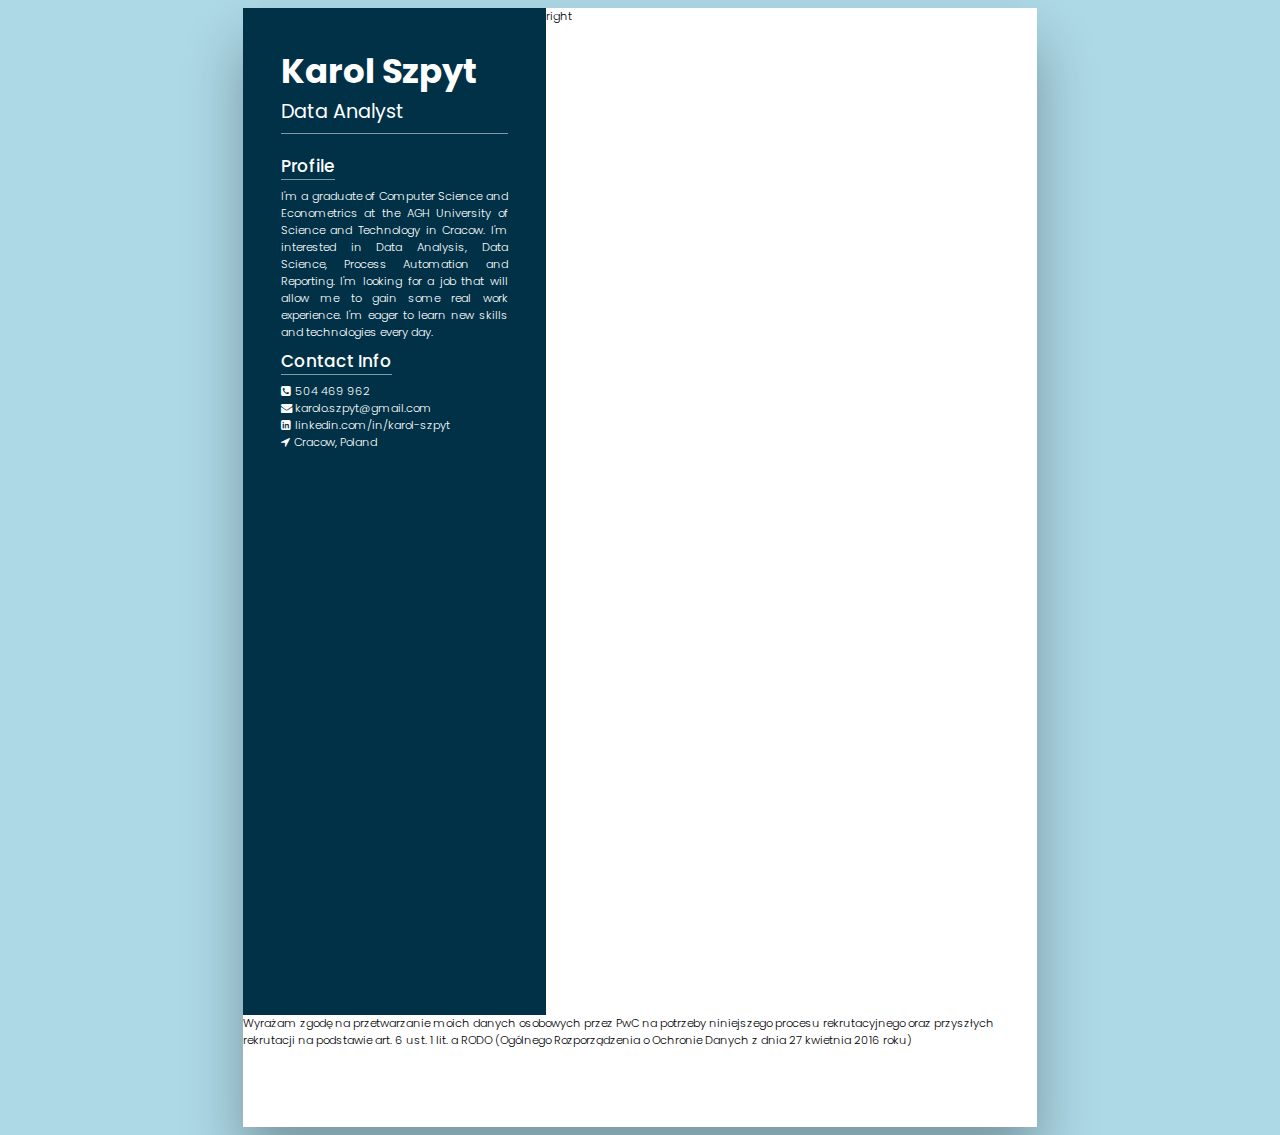
==== resume_karol/resume.html @ f392bf8d "finished version + starting amended version" ====
<!DOCTYPE html>

<html>
    <head>
        <meta charset="utf-8">
        <title>Karol Szpyt Resume</title>
        <link rel="stylesheet" href="styles/common.css" type="text/css">
        <link rel="stylesheet" href="styles/left_side.css" type="text/css">
        <link rel="stylesheet" href="styles/printing.css" type="text/css" media="print">
        <link rel="stylesheet" href="https://cdnjs.cloudflare.com/ajax/libs/font-awesome/4.7.0/css/font-awesome.css" integrity="sha512-5A8nwdMOWrSz20fDsjczgUidUBR8liPYU+WymTZP1lmY9G6Oc7HlZv156XqnsgNUzTyMefFTcsFH/tnJE/+xBg==" crossorigin="anonymous" referrerpolicy="no-referrer" />
    </head>
    <body>
        <div id="container">
            <div id="upper_side">
                <div id="left_side">

                    <div id="name_and_position">
                        <p id="name">Karol Szpyt</p>
                        <p id="position">Data Analyst</p>
                    </div>

                    <div id="profile">
                        <p class="header_line">Profile</p>
                        <p id="profile_text">
                            I'm a graduate of Computer Science and Econometrics at the AGH University 
                            of Science and Technology in Cracow. 
                            I'm interested in Data Analysis, Data Science, Process Automation 
                            and Reporting. I'm looking for a job that 
                            will allow me to gain some real work experience. I'm eager to learn new 
                            skills and technologies every day.
                        </p>
                    </div>

                    <div id="contact_info">
                        <p class="header_line">Contact Info</p>
                        <ul>
                            <li>
                                <p class="text" id="exceptional_padding">
                                    <span class="icon"><i class="fa fa-phone-square" aria-hidden="true"></i></span>
                                    504 469 962
                                </p>
                            </li>
                            <li>
                                <p class="text">
                                    <span class="icon"><i class="fa fa-envelope" aria-hidden="true"></i></span>
                                    karolo.szpyt@gmail.com
                                </p>
                            </li>
                            <li>
                                <p class="text" id="exceptional_padding">
                                    <span class="icon"><i class="fa fa-linkedin-square" aria-hidden="true"></i></span>
                                    linkedin.com/in/karol-szpyt
                                </p>
                            </li>
                            <li>
                                <p class="text" id="exceptional_padding">
                                    <span class="icon"><i class="fa fa-location-arrow" aria-hidden="true"></i></span>
                                    Cracow, Poland
                                </p>
                            </li>
                        </ul>
                    </div>
                </div>
                <div id="right_side">
                    right
                </div>
            </div>
            <div id="consent">
                <!-- I hereby give consent for my personal data included in the application to be processed for 
                    the purposes of the recruitment process in accordance with Art. 6 paragraph 1 letter a of the 
                    Regulation of the European Parliament and of the Council (EU) 2016/679 of 27 April 2016 on the 
                    protection of natural persons with regard to the processing of personal data and on the free 
                    movement of such data, and repealing Directive 95/46/EC (General Data Protection Regulation). -->
                    Wyrażam zgodę na przetwarzanie moich danych osobowych przez PwC na potrzeby niniejszego procesu
                    rekrutacyjnego oraz przyszłych rekrutacji na podstawie art. 6 ust. 1 lit. a RODO (Ogólnego Rozporządzenia o
                    Ochronie Danych z dnia 27 kwietnia 2016 roku)
            </div>
        </div>
    </body>
</html>
---- resume_karol/styles/common.css ----
@import url('https://fonts.googleapis.com/css2?family=Poppins:ital,wght@0,100;0,200;0,300;0,400;0,500;0,600;0,700;0,800;0,900;1,100;1,200;1,300;1,400;1,500;1,600;1,700;1,800;1,900&display=swap');

*{
    font-family: "Poppins";
    font-weight: 300;
}

p{
    margin: 0;
}

body{
    background-color: lightblue;
    display: flex;
    align-items: center;
    justify-content: center;
    font-size: 3mm;
}

#container{
    width: 210mm;
    height: 296mm;
    background-color: white;
    box-shadow: 0 35px 55px rgba(0, 0, 0, 0.3);
}

#upper_side{
    display: grid;
    height: 90%;
    grid-template-columns: 80mm auto;
}

.header_line{
    font-size: 150%;
    font-weight: 500;
    margin-top: 2mm;
    margin-bottom: 2mm;
    display: inline-block;
    border-bottom: 1px solid rgba(255, 255, 255, 0.5);
}

ul{
    padding: 0;
    margin: 0;
}

ul li{
    list-style: none;
}
---- resume_karol/styles/left_side.css ----
#left_side{
    padding: 10mm;
    color: white;
    background-color: #003147;
}

#left_side #name_and_position{
    border-bottom: 1px solid rgba(255, 255, 255, 0.5);
    padding-bottom: 2mm;
    margin-bottom: 3mm;
}

#left_side #name_and_position #name{
    font-size: 300%;
    font-weight: 700;
}

#left_side #name_and_position #position{
    font-size: 170%;
    font-weight: 400;
}

#left_side #profile_text{
    text-align: justify;
}

#left_side #exceptional_padding i{
    padding-right: 1px;
}

#left_side #icon{
    color: white;
}
---- resume_karol/styles/printing.css ----
@page{
    size: A4;
    margin: 0 !important;
}


@media print{
    body{
        visibility: hidden;
        margin: 0;
        padding: 0;
    }

    #container{
        width: 210mm;
        height: 296mm; 
        box-shadow: none;
        display: block;
    }

    #container, #container *{
        visibility: visible;
        margin: 0;
    }

    #right_side{
        margin: 30px;
    }

}
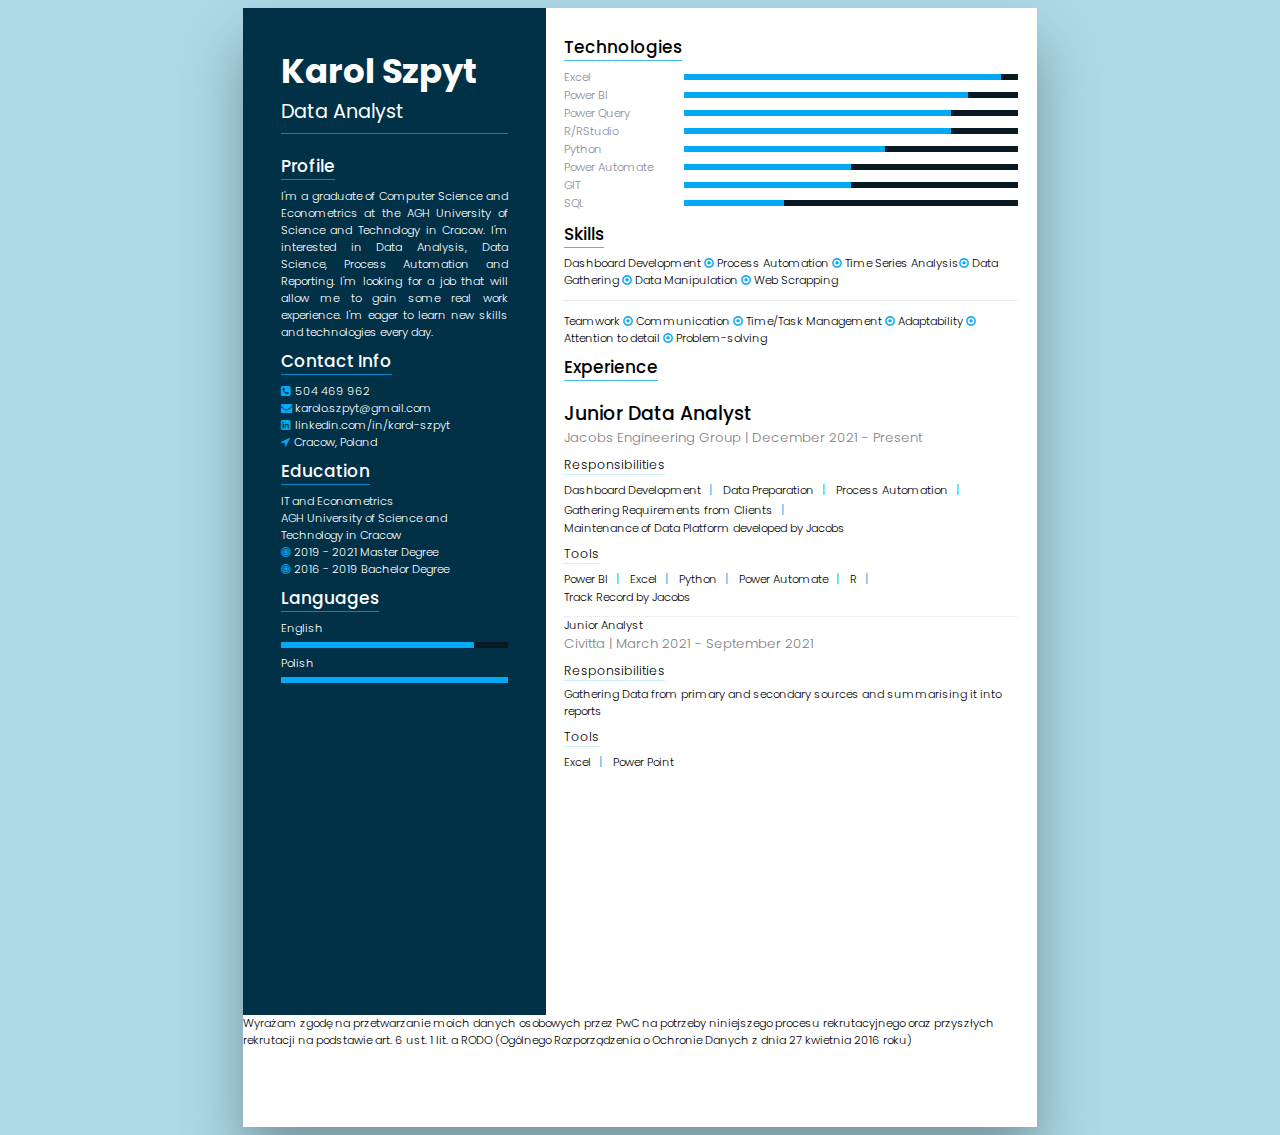
==== commit a79fcb31: "progress" ====
--- a/resume_karol/resume.html
+++ b/resume_karol/resume.html
@@ -6,6 +6,7 @@
         <title>Karol Szpyt Resume</title>
         <link rel="stylesheet" href="styles/common.css" type="text/css">
         <link rel="stylesheet" href="styles/left_side.css" type="text/css">
+        <link rel="stylesheet" href="styles/right_side.css" type="text/css">
         <link rel="stylesheet" href="styles/printing.css" type="text/css" media="print">
         <link rel="stylesheet" href="https://cdnjs.cloudflare.com/ajax/libs/font-awesome/4.7.0/css/font-awesome.css" integrity="sha512-5A8nwdMOWrSz20fDsjczgUidUBR8liPYU+WymTZP1lmY9G6Oc7HlZv156XqnsgNUzTyMefFTcsFH/tnJE/+xBg==" crossorigin="anonymous" referrerpolicy="no-referrer" />
     </head>
@@ -35,34 +36,200 @@
                         <p class="header_line">Contact Info</p>
                         <ul>
                             <li>
-                                <p class="text" id="exceptional_padding">
+                                <p id="exceptional_padding">
                                     <span class="icon"><i class="fa fa-phone-square" aria-hidden="true"></i></span>
                                     504 469 962
                                 </p>
                             </li>
                             <li>
-                                <p class="text">
+                                <p>
                                     <span class="icon"><i class="fa fa-envelope" aria-hidden="true"></i></span>
                                     karolo.szpyt@gmail.com
                                 </p>
                             </li>
                             <li>
-                                <p class="text" id="exceptional_padding">
+                                <p id="exceptional_padding">
                                     <span class="icon"><i class="fa fa-linkedin-square" aria-hidden="true"></i></span>
                                     linkedin.com/in/karol-szpyt
                                 </p>
                             </li>
                             <li>
-                                <p class="text" id="exceptional_padding">
+                                <p id="exceptional_padding">
                                     <span class="icon"><i class="fa fa-location-arrow" aria-hidden="true"></i></span>
                                     Cracow, Poland
                                 </p>
                             </li>
                         </ul>
                     </div>
+
+                    <div id="education">
+                        <p class="header_line">Education</p>
+                        <p> IT and Econometrics</p>
+                        <p>AGH University of Science and Technology in Cracow</p>
+                        <ul>
+                            <li>
+                                <span class="icon"><i class="fa fa-bullseye" aria-hidden="true"></i></span>
+                                <span id="years">2019 - 2021</span><span> Master Degree</span>
+                            </li>
+                            <li>
+                                <span class="icon"><i class="fa fa-bullseye" aria-hidden="true"></i></span>
+                                <span id="years">2016 - 2019</span><span> Bachelor Degree</span>
+                            </li>
+                        </ul>
+                    </div>
+
+                    <div class="languages">
+                        <p class="header_line">Languages</p>
+                        <ul>
+                            <li>
+                                <span>English</span>
+                                <span class="percent">
+                                    <div style="width: 85%;"></div>
+                                </span>
+                            </li>
+                            <li>
+                                <span>Polish</span>
+                                <span class="percent">
+                                    <div style="width: 100%;"></div>
+                                </span>
+                            </li>
+                        </ul>
+                    </div>
+
+
+
                 </div>
+
                 <div id="right_side">
-                    right
+
+                    <div id="technologies">
+
+                        <p class="header_line">Technologies</p>
+
+
+                        <div class="box">
+                            <p>Excel</p> 
+                            <div class="percent">
+                                <div style="width: 95%;"></div>
+                            </div>
+                        </div>
+
+                        <div class="box">
+                            <p>Power BI</p> 
+                            <div class="percent">
+                                <div style="width: 85%;"></div>
+                            </div>
+                        </div>
+
+                        <div class="box">
+                            <p>Power Query</p> 
+                            <div class="percent">
+                                <div style="width: 80%;"></div>
+                            </div>
+                        </div>
+
+                        <div class="box">
+                            <p>R/RStudio</p> 
+                            <div class="percent">
+                                <div style="width: 80%;"></div>
+                            </div>
+                        </div>
+
+                        <div class="box">
+                            <p>Python</p> 
+                            <div class="percent">
+                                <div style="width: 60%;"></div>
+                            </div>
+                        </div>
+
+                        <div class="box">
+                            <p>Power Automate</p> 
+                            <div class="percent">
+                                <div style="width: 50%;"></div>
+                            </div>
+                        </div>
+
+                        <div class="box">
+                            <p>GIT</p> 
+                            <div class="percent">
+                                <div style="width: 50%;"></div>
+                            </div>
+                        </div>
+
+                        <div class="box">
+                            <p>SQL</p> 
+                            <div class="percent">
+                                <div style="width: 30%;"></div>
+                            </div>
+                        </div>
+                    </div>
+
+                    <div id="skills">
+                        <p class="header_line">Skills</p>
+
+                        <p id="technical">
+                            Dashboard Development <span class="icon"><i class="fa fa-dot-circle-o" aria-hidden="true"></i></span>
+                            Process Automation <span class="icon"><i class="fa fa-dot-circle-o" aria-hidden="true"></i></span>
+                            Time Series Analysis<span class="icon"><i class="fa fa-dot-circle-o" aria-hidden="true"></i></span>
+                            Data Gathering <span class="icon"><i class="fa fa-dot-circle-o" aria-hidden="true"></i></span>
+                            Data Manipulation <span class="icon"><i class="fa fa-dot-circle-o" aria-hidden="true"></i></span>
+                            Web Scrapping 
+                        </p>
+
+                        <p id="soft">
+                            Teamwork <span class="icon"><i class="fa fa-dot-circle-o" aria-hidden="true"></i></span>
+                            Communication <span class="icon"><i class="fa fa-dot-circle-o" aria-hidden="true"></i></span>
+                            Time/Task Management <span class="icon"><i class="fa fa-dot-circle-o" aria-hidden="true"></i></span>
+                            Adaptability <span class="icon"><i class="fa fa-dot-circle-o" aria-hidden="true"></i></span>
+                            Attention to detail <span class="icon"><i class="fa fa-dot-circle-o" aria-hidden="true"></i></span>
+                            Problem-solving 
+                        </p>
+                    </div>
+
+                    <div id="experience">
+
+                        <p class="header_line">Experience</p>
+
+                        <div class="position">
+                            <p class="position_title">Junior Data Analyst</p>
+                            <span class="position_company">Jacobs Engineering Group</span><span class="position_time"> | December 2021 - Present</span><br>
+
+                            <p id="new_line_sep">Responsibilities</p>
+                            <p>
+                                Dashboard Development<span id="separator">&nbsp;&nbsp;|&nbsp;&nbsp;</span>
+                                Data Preparation<span id="separator">&nbsp;&nbsp;|&nbsp;&nbsp;</span>
+                                Process Automation<span id="separator">&nbsp;&nbsp;|&nbsp;&nbsp;</span>
+                                Gathering Requirements from Clients<span id="separator">&nbsp;&nbsp;|&nbsp;&nbsp;</span><br>
+                                Maintenance of Data Platform developed by Jacobs
+                            </p>
+                            <p id="new_line_sep">Tools</p>
+                            <p>
+                                Power BI<span id="separator">&nbsp;&nbsp;|&nbsp;&nbsp;</span>
+                                Excel<span id="separator">&nbsp;&nbsp;|&nbsp;&nbsp;</span>
+                                Python<span id="separator">&nbsp;&nbsp;|&nbsp;&nbsp;</span>
+                                Power Automate<span id="separator">&nbsp;&nbsp;|&nbsp;&nbsp;</span>
+                                R<span id="separator">&nbsp;&nbsp;|&nbsp;&nbsp;</span><br>
+                                Track Record by Jacobs
+                            </p>
+                        </div>
+
+                        <div class="position">
+                            <p id="position_title">Junior Analyst</p>
+                            <span id="position_company">Civitta</span><span id="position_time"> | March 2021 - September 2021</span><br>
+
+                            <p id="new_line_sep">Responsibilities</p>
+                            <p>
+                                Gathering Data from primary and secondary sources and summarising it into reports
+                            </p>
+                            <p id="new_line_sep">Tools</p>
+                            <p>
+                                Excel<span id="separator">&nbsp;&nbsp;|&nbsp;&nbsp;</span>
+                                Power Point
+                            </p>
+                        </div>
+                    </div>
+
+
                 </div>
             </div>
             <div id="consent">
--- a/resume_karol/styles/common.css
+++ b/resume_karol/styles/common.css
@@ -36,7 +36,16 @@
     margin-top: 2mm;
     margin-bottom: 2mm;
     display: inline-block;
-    border-bottom: 1px solid rgba(255, 255, 255, 0.5);
+    border-bottom: 1px solid hsla(199, 98%, 48%, 0.75);
+    /* border-bottom: 1px solid rgba(255, 255, 255, 0.5); */
+}
+
+.icon{
+    color: #03a9f4;
+}
+
+.icon2{
+    color: #03a9f4;
 }
 
 ul{
@@ -46,4 +55,21 @@
 
 ul li{
     list-style: none;
+}
+
+.percent {
+    position: relative;
+    width: 100%;
+    height: 6px;
+    background: #081921;
+    display: block;
+    margin-top: 5px;
+    margin-bottom: 7px;
+}
+.percent div {
+    position: absolute;
+    top: 0;
+    left: 0;
+    height: 100%;
+    background: #03a9f4;
 }--- a/resume_karol/styles/left_side.css
+++ b/resume_karol/styles/left_side.css
@@ -5,7 +5,7 @@
 }
 
 #left_side #name_and_position{
-    border-bottom: 1px solid rgba(255, 255, 255, 0.5);
+    border-bottom: 1px solid hsla(199, 98%, 48%, 0.75);
     padding-bottom: 2mm;
     margin-bottom: 3mm;
 }
@@ -29,5 +29,5 @@
 }
 
 #left_side #icon{
-    color: white;
+    color: #03a9f4;
 }--- a/resume_karol/styles/right_side.css
+++ b/resume_karol/styles/right_side.css
@@ -0,0 +1,60 @@
+#right_side{
+    padding: 5mm;
+}
+
+#technologies .box{
+    position: relative;
+    width: 100%;
+    display: grid;
+    grid-template-columns: 120px 1fr;
+    justify-content: center;
+    align-items: center;
+}
+
+#technologies .box p{
+    color: #848c99;
+    
+}
+
+#skills #technical{
+    border-bottom: 1px dotted hsla(199, 98%, 48%, 0.3);
+    padding-bottom: 3mm;
+    margin-bottom: 3mm;
+}
+
+/* EXPERIENCE */
+
+#experience .position_title{
+    font-size: 5mm;
+    font-weight: 500;
+}
+
+#experience span{
+    font-size: 3.5mm;
+    color: grey;
+}
+
+#new_line_sep{
+    display: inline-block;
+    margin-top: 8px;
+    margin-bottom: 5px;
+    border-bottom: thin solid hsla(199, 98%, 48%, 0.2);
+    font-size: 110%;
+}
+
+#experience #separator{
+    color: #03a9f4;
+}
+
+#experience .position_title{
+    margin-top: 10px;
+}
+
+#experience .position {
+    border-bottom: thin dotted hsla(199, 98%, 48%, 0.2);
+    padding-bottom: 10px;
+}
+
+#experience div:last-child{
+    border: none;
+}
--- a/resume_karol/styles/printing.css
+++ b/resume_karol/styles/printing.css
@@ -20,11 +20,7 @@
 
     #container, #container *{
         visibility: visible;
-        margin: 0;
     }
 
-    #right_side{
-        margin: 30px;
-    }
 
 }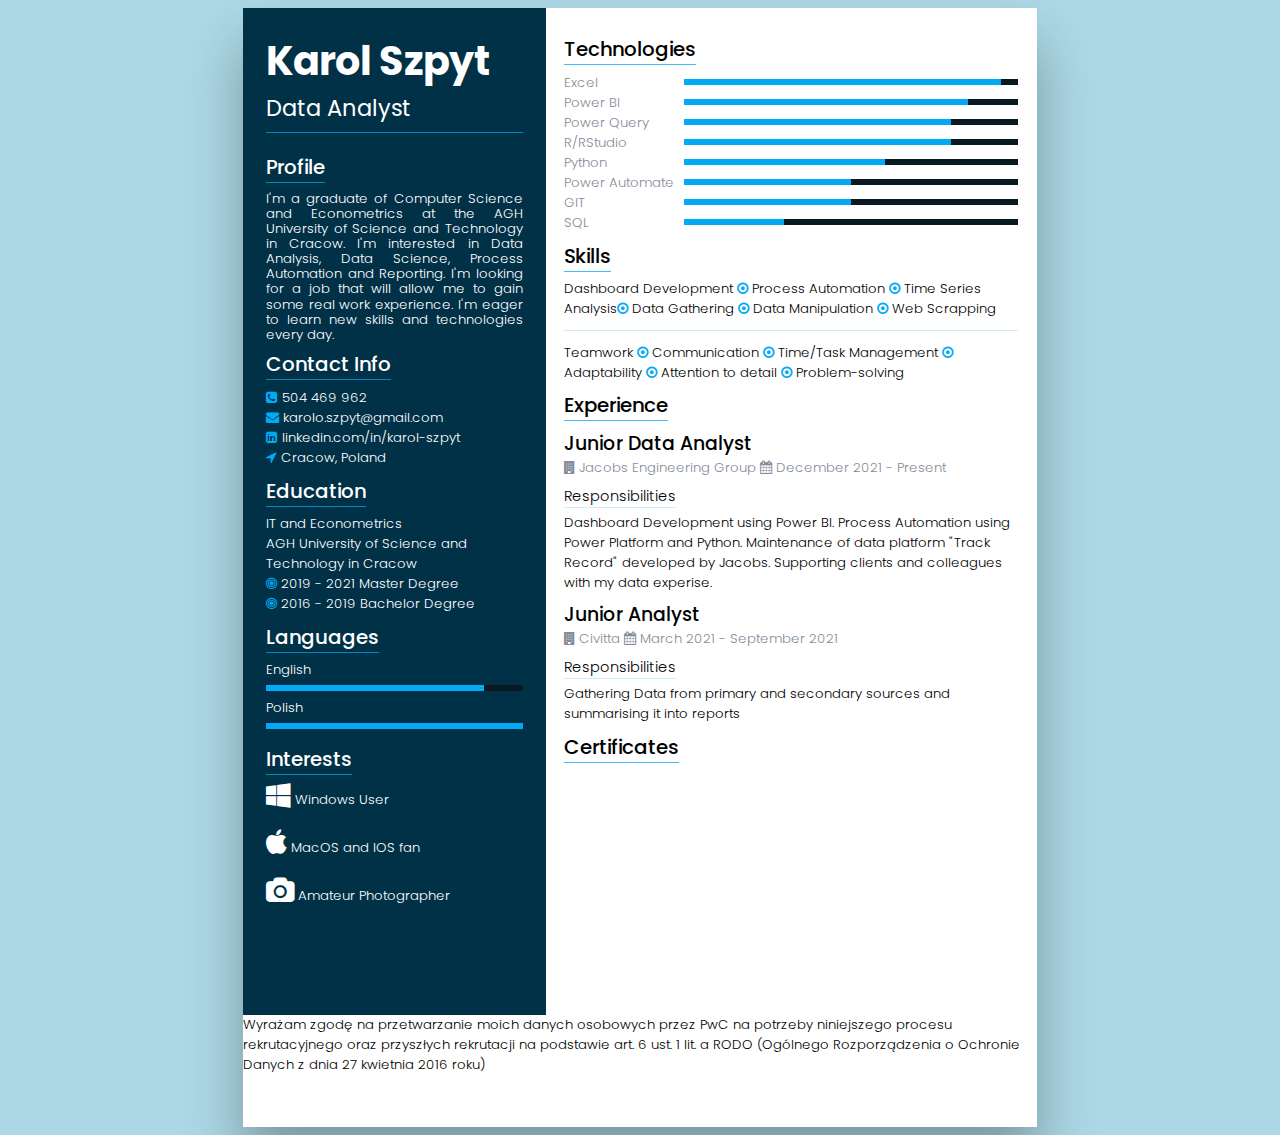
==== commit 35165d3d: "progress" ====
--- a/resume_karol/resume.html
+++ b/resume_karol/resume.html
@@ -96,7 +96,21 @@
                         </ul>
                     </div>
 
-
+                    <div>
+                        <p class="header_line">Interests</p>
+
+                        <div>
+                            <i class="fa fa-windows fa-2x" aria-hidden="true"></i> 
+                            Windows User
+                            <br><br>
+                            <i class="fa fa-apple fa-2x" aria-hidden="true"></i>
+                            MacOS and IOS fan
+                            <br><br>
+                            <i class="fa fa-camera fa-2x" aria-hidden="true"></i>
+                            Amateur Photographer
+                            <br><br>
+                        </div>
+                    </div>
 
                 </div>
 
@@ -191,44 +205,43 @@
                         <p class="header_line">Experience</p>
 
                         <div class="position">
-                            <p class="position_title">Junior Data Analyst</p>
-                            <span class="position_company">Jacobs Engineering Group</span><span class="position_time"> | December 2021 - Present</span><br>
+                            <p class="position_title" id="first">Junior Data Analyst</p>
+                            <p class="position_company">
+                                <i class="fa fa-building" aria-hidden="true"></i>
+                                Jacobs Engineering Group 
+                                <i class="fa fa-calendar" aria-hidden="true"></i>
+                                December 2021 - Present</p>
 
                             <p id="new_line_sep">Responsibilities</p>
                             <p>
-                                Dashboard Development<span id="separator">&nbsp;&nbsp;|&nbsp;&nbsp;</span>
-                                Data Preparation<span id="separator">&nbsp;&nbsp;|&nbsp;&nbsp;</span>
-                                Process Automation<span id="separator">&nbsp;&nbsp;|&nbsp;&nbsp;</span>
-                                Gathering Requirements from Clients<span id="separator">&nbsp;&nbsp;|&nbsp;&nbsp;</span><br>
-                                Maintenance of Data Platform developed by Jacobs
+                                Dashboard Development using Power BI.
+                                Process Automation using Power Platform and Python.
+                                Maintenance of data platform "Track Record" developed by Jacobs.
+                                Supporting clients and colleagues with my data experise.
                             </p>
-                            <p id="new_line_sep">Tools</p>
-                            <p>
-                                Power BI<span id="separator">&nbsp;&nbsp;|&nbsp;&nbsp;</span>
-                                Excel<span id="separator">&nbsp;&nbsp;|&nbsp;&nbsp;</span>
-                                Python<span id="separator">&nbsp;&nbsp;|&nbsp;&nbsp;</span>
-                                Power Automate<span id="separator">&nbsp;&nbsp;|&nbsp;&nbsp;</span>
-                                R<span id="separator">&nbsp;&nbsp;|&nbsp;&nbsp;</span><br>
-                                Track Record by Jacobs
+                            
+                        </div>
+
+                        <div class="position">
+                            <p class="position_title">Junior Analyst</p>
+                            <p class="position_company">
+                                <i class="fa fa-building" aria-hidden="true"></i>
+                                Civitta
+                                <i class="fa fa-calendar" aria-hidden="true"></i>
+                                March 2021 - September 2021
                             </p>
-                        </div>
-
-                        <div class="position">
-                            <p id="position_title">Junior Analyst</p>
-                            <span id="position_company">Civitta</span><span id="position_time"> | March 2021 - September 2021</span><br>
 
                             <p id="new_line_sep">Responsibilities</p>
                             <p>
                                 Gathering Data from primary and secondary sources and summarising it into reports
                             </p>
-                            <p id="new_line_sep">Tools</p>
-                            <p>
-                                Excel<span id="separator">&nbsp;&nbsp;|&nbsp;&nbsp;</span>
-                                Power Point
-                            </p>
-                        </div>
-                    </div>
-
+                            
+                        </div>
+                    </div>
+
+                    <div>
+                        <p class="header_line">Certificates</p>
+                    </div>
 
                 </div>
             </div>
--- a/resume_karol/styles/common.css
+++ b/resume_karol/styles/common.css
@@ -14,7 +14,7 @@
     display: flex;
     align-items: center;
     justify-content: center;
-    font-size: 3mm;
+    font-size: 3.5mm;
 }
 
 #container{
--- a/resume_karol/styles/left_side.css
+++ b/resume_karol/styles/left_side.css
@@ -1,5 +1,5 @@
 #left_side{
-    padding: 10mm;
+    padding: 6mm;
     color: white;
     background-color: #003147;
 }
@@ -22,6 +22,7 @@
 
 #left_side #profile_text{
     text-align: justify;
+    line-height: 4mm;
 }
 
 #left_side #exceptional_padding i{
--- a/resume_karol/styles/right_side.css
+++ b/resume_karol/styles/right_side.css
@@ -17,7 +17,7 @@
 }
 
 #skills #technical{
-    border-bottom: 1px dotted hsla(199, 98%, 48%, 0.3);
+    border-bottom: thin solid hsla(199, 98%, 48%, 0.2);
     padding-bottom: 3mm;
     margin-bottom: 3mm;
 }
@@ -27,11 +27,17 @@
 #experience .position_title{
     font-size: 5mm;
     font-weight: 500;
+    padding-top: 2mm;
 }
 
-#experience span{
-    font-size: 3.5mm;
-    color: grey;
+#experience .position_title#first{
+    padding-top: 0;
+}
+
+
+
+#experience .position_company{
+    color: #848c99;
 }
 
 #new_line_sep{
@@ -42,19 +48,3 @@
     font-size: 110%;
 }
 
-#experience #separator{
-    color: #03a9f4;
-}
-
-#experience .position_title{
-    margin-top: 10px;
-}
-
-#experience .position {
-    border-bottom: thin dotted hsla(199, 98%, 48%, 0.2);
-    padding-bottom: 10px;
-}
-
-#experience div:last-child{
-    border: none;
-}
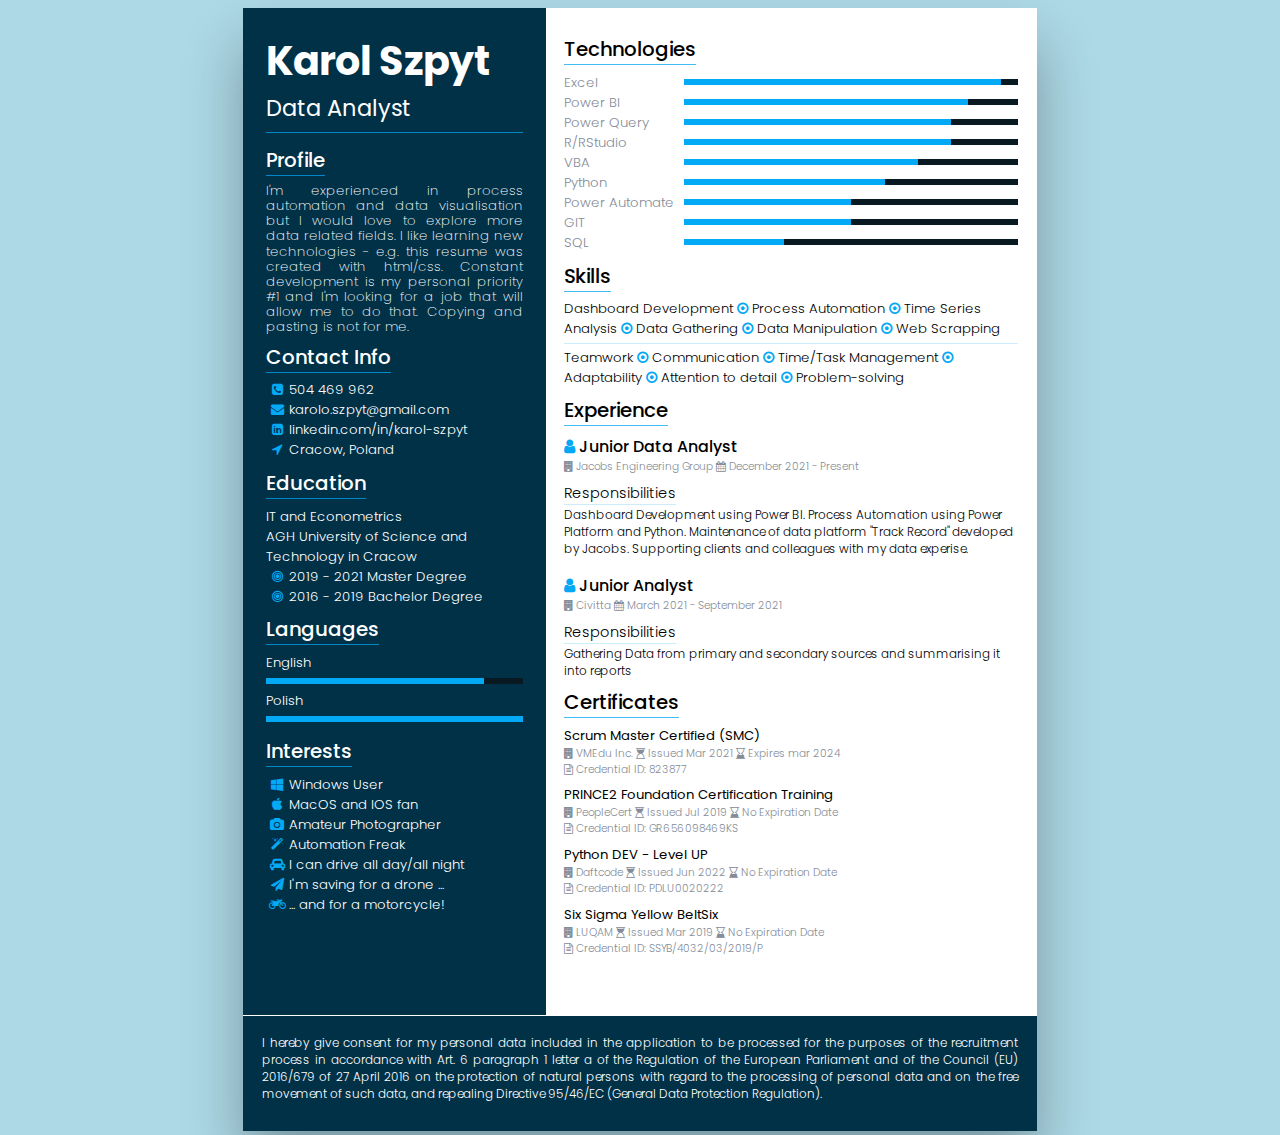
==== commit 47a2a6fb: "final version" ====
--- a/resume_karol/resume.html
+++ b/resume_karol/resume.html
@@ -7,6 +7,7 @@
         <link rel="stylesheet" href="styles/common.css" type="text/css">
         <link rel="stylesheet" href="styles/left_side.css" type="text/css">
         <link rel="stylesheet" href="styles/right_side.css" type="text/css">
+        <link rel="stylesheet" href="styles/consent.css" type="text/css">
         <link rel="stylesheet" href="styles/printing.css" type="text/css" media="print">
         <link rel="stylesheet" href="https://cdnjs.cloudflare.com/ajax/libs/font-awesome/4.7.0/css/font-awesome.css" integrity="sha512-5A8nwdMOWrSz20fDsjczgUidUBR8liPYU+WymTZP1lmY9G6Oc7HlZv156XqnsgNUzTyMefFTcsFH/tnJE/+xBg==" crossorigin="anonymous" referrerpolicy="no-referrer" />
     </head>
@@ -23,12 +24,18 @@
                     <div id="profile">
                         <p class="header_line">Profile</p>
                         <p id="profile_text">
-                            I'm a graduate of Computer Science and Econometrics at the AGH University 
+                            <!-- I'm a graduate of Computer Science and Econometrics at the AGH University 
                             of Science and Technology in Cracow. 
                             I'm interested in Data Analysis, Data Science, Process Automation 
                             and Reporting. I'm looking for a job that 
                             will allow me to gain some real work experience. I'm eager to learn new 
-                            skills and technologies every day.
+                            skills and technologies every day. -->
+                            I'm experienced in process automation and data visualisation 
+                            but I would love to explore more data related fields. 
+                            I like learning new technologies - e.g. this resume was created with html/css. 
+                            Constant development is my personal priority #1 and 
+                            I'm looking for a job that will allow me to do that.
+                            Copying and pasting is not for me.
                         </p>
                     </div>
 
@@ -96,20 +103,40 @@
                         </ul>
                     </div>
 
-                    <div>
+                    <div id="interests">
                         <p class="header_line">Interests</p>
 
-                        <div>
-                            <i class="fa fa-windows fa-2x" aria-hidden="true"></i> 
-                            Windows User
-                            <br><br>
-                            <i class="fa fa-apple fa-2x" aria-hidden="true"></i>
-                            MacOS and IOS fan
-                            <br><br>
-                            <i class="fa fa-camera fa-2x" aria-hidden="true"></i>
-                            Amateur Photographer
-                            <br><br>
-                        </div>
+                        <ul>
+                            <li>
+                                <span class="icon" id="icon_interests"><i class="fa fa-windows" aria-hidden="true"></i></span>
+                                <span>Windows User</span>
+                            </li>
+                            <li>
+                                <span class="icon" id="icon_interests"><i class="fa fa-apple" aria-hidden="true"></i></span>
+                                <span>MacOS and IOS fan</span>
+                            </li>
+                            <li>
+                                <span class="icon" id="icon_interests"><i class="fa fa-camera" aria-hidden="true"></i></span>
+                                <span>Amateur Photographer</span>
+                            </li>
+                            <li>
+                                <span class="icon" id="icon_interests"><i class="fa fa-magic" aria-hidden="true"></i></span>
+                                <span>Automation Freak</span>
+                            </li>
+                            <li>
+                                <span class="icon" id="icon_interests"><i class="fa fa-car" aria-hidden="true"></i></span>
+                                <span>I can drive all day/all night</span>
+                            </li>
+                            <li>
+                                <span class="icon" id="icon_interests"><i class="fa fa-paper-plane" aria-hidden="true"></i></span>
+                                <span>I'm saving for a drone ... </span>
+                            </li>
+                            <li>
+                                <span class="icon" id="icon_interests"><i class="fa fa-motorcycle" aria-hidden="true"></i></span>
+                                <span> ... and for a motorcycle!</span>
+                            </li>
+                        </ul>
+                        
                     </div>
 
                 </div>
@@ -146,6 +173,13 @@
                             <p>R/RStudio</p> 
                             <div class="percent">
                                 <div style="width: 80%;"></div>
+                            </div>
+                        </div>
+
+                        <div class="box">
+                            <p>VBA</p> 
+                            <div class="percent">
+                                <div style="width: 70%;"></div>
                             </div>
                         </div>
 
@@ -184,7 +218,7 @@
                         <p id="technical">
                             Dashboard Development <span class="icon"><i class="fa fa-dot-circle-o" aria-hidden="true"></i></span>
                             Process Automation <span class="icon"><i class="fa fa-dot-circle-o" aria-hidden="true"></i></span>
-                            Time Series Analysis<span class="icon"><i class="fa fa-dot-circle-o" aria-hidden="true"></i></span>
+                            Time Series Analysis <span class="icon"><i class="fa fa-dot-circle-o" aria-hidden="true"></i></span>
                             Data Gathering <span class="icon"><i class="fa fa-dot-circle-o" aria-hidden="true"></i></span>
                             Data Manipulation <span class="icon"><i class="fa fa-dot-circle-o" aria-hidden="true"></i></span>
                             Web Scrapping 
@@ -205,7 +239,10 @@
                         <p class="header_line">Experience</p>
 
                         <div class="position">
-                            <p class="position_title" id="first">Junior Data Analyst</p>
+                            <p class="position_title" id="first">
+                                <span class="icon"><i class="fa fa-user" aria-hidden="true"></i></span>
+                                Junior Data Analyst
+                            </p>
                             <p class="position_company">
                                 <i class="fa fa-building" aria-hidden="true"></i>
                                 Jacobs Engineering Group 
@@ -213,7 +250,7 @@
                                 December 2021 - Present</p>
 
                             <p id="new_line_sep">Responsibilities</p>
-                            <p>
+                            <p class="responsibilities">
                                 Dashboard Development using Power BI.
                                 Process Automation using Power Platform and Python.
                                 Maintenance of data platform "Track Record" developed by Jacobs.
@@ -223,7 +260,10 @@
                         </div>
 
                         <div class="position">
-                            <p class="position_title">Junior Analyst</p>
+                            <p class="position_title">
+                                <span class="icon"><i class="fa fa-user" aria-hidden="true"></i></span>
+                                Junior Analyst
+                            </p>
                             <p class="position_company">
                                 <i class="fa fa-building" aria-hidden="true"></i>
                                 Civitta
@@ -232,28 +272,93 @@
                             </p>
 
                             <p id="new_line_sep">Responsibilities</p>
-                            <p>
+                            <p class="responsibilities">
                                 Gathering Data from primary and secondary sources and summarising it into reports
                             </p>
                             
                         </div>
                     </div>
 
-                    <div>
+                    <div id="certificates">
                         <p class="header_line">Certificates</p>
+
+                        <ul>
+                            <li>
+                                <p class="cert_name">Scrum Master Certified (SMC)</p>
+
+                                <p class="cert_details">
+                                    <i class="fa fa-building" aria-hidden="true"></i>
+                                    VMEdu Inc.
+                                    <i class="fa fa-hourglass-start" aria-hidden="true"></i>
+                                    Issued Mar 2021
+                                    <i class="fa fa-hourglass-end" aria-hidden="true"></i>
+                                    Expires mar 2024
+                                    <br>
+                                    <i class="fa fa-file-text-o" aria-hidden="true"></i>
+                                    Credential ID: 823877
+                                </p>
+                            </li>
+                            <li>
+                                <p class="cert_name">PRINCE2 Foundation Certification Training</p>
+
+                                <p class="cert_details">
+                                    <i class="fa fa-building" aria-hidden="true"></i>
+                                    PeopleCert
+                                    <i class="fa fa-hourglass-start" aria-hidden="true"></i>
+                                    Issued Jul 2019
+                                    <i class="fa fa-hourglass-end" aria-hidden="true"></i>
+                                    No Expiration Date
+                                    <br>
+                                    <i class="fa fa-file-text-o" aria-hidden="true"></i>
+                                    Credential ID: GR656098469KS
+                                </p>
+                            </li>
+                            <li>
+                                <p class="cert_name">Python DEV - Level UP</p>
+
+                                <p class="cert_details">
+                                    <i class="fa fa-building" aria-hidden="true"></i>
+                                    Daftcode
+                                    <i class="fa fa-hourglass-start" aria-hidden="true"></i>
+                                    Issued Jun 2022
+                                    <i class="fa fa-hourglass-end" aria-hidden="true"></i>
+                                    No Expiration Date
+                                    <br>
+                                    <i class="fa fa-file-text-o" aria-hidden="true"></i>
+                                    Credential ID: PDLU0020222
+                                </p>
+                            </li>
+                            <li>
+                                <p class="cert_name">Six Sigma Yellow BeltSix</p>
+
+                                <p class="cert_details">
+                                    <i class="fa fa-building" aria-hidden="true"></i>
+                                    LUQAM
+                                    <i class="fa fa-hourglass-start" aria-hidden="true"></i>
+                                    Issued Mar 2019
+                                    <i class="fa fa-hourglass-end" aria-hidden="true"></i>
+                                    No Expiration Date
+                                    <br>
+                                    <i class="fa fa-file-text-o" aria-hidden="true"></i>
+                                    Credential ID: SSYB/4032/03/2019/P
+                                </p>
+                            </li>
+                        </ul>
                     </div>
 
                 </div>
             </div>
             <div id="consent">
-                <!-- I hereby give consent for my personal data included in the application to be processed for 
+                <p>
+                    I hereby give consent for my personal data included in the application to be processed for 
                     the purposes of the recruitment process in accordance with Art. 6 paragraph 1 letter a of the 
                     Regulation of the European Parliament and of the Council (EU) 2016/679 of 27 April 2016 on the 
                     protection of natural persons with regard to the processing of personal data and on the free 
-                    movement of such data, and repealing Directive 95/46/EC (General Data Protection Regulation). -->
-                    Wyrażam zgodę na przetwarzanie moich danych osobowych przez PwC na potrzeby niniejszego procesu
+                    movement of such data, and repealing Directive 95/46/EC (General Data Protection Regulation).
+                    <!-- Wyrażam zgodę na przetwarzanie moich danych osobowych przez PwC na potrzeby niniejszego procesu
                     rekrutacyjnego oraz przyszłych rekrutacji na podstawie art. 6 ust. 1 lit. a RODO (Ogólnego Rozporządzenia o
-                    Ochronie Danych z dnia 27 kwietnia 2016 roku)
+                    Ochronie Danych z dnia 27 kwietnia 2016 roku) -->
+                </p>
             </div>
         </div>
     </body>
--- a/resume_karol/styles/left_side.css
+++ b/resume_karol/styles/left_side.css
@@ -7,7 +7,7 @@
 #left_side #name_and_position{
     border-bottom: 1px solid hsla(199, 98%, 48%, 0.75);
     padding-bottom: 2mm;
-    margin-bottom: 3mm;
+    margin-bottom: 1mm;
 }
 
 #left_side #name_and_position #name{
@@ -23,12 +23,22 @@
 #left_side #profile_text{
     text-align: justify;
     line-height: 4mm;
+    font-weight: 200;
 }
 
-#left_side #exceptional_padding i{
+/* #left_side #exceptional_padding i{
     padding-right: 1px;
+} */
+
+#left_side .icon{
+    color: #03a9f4;
+    float: left;
+    width: 6mm;
+    text-align: center;
 }
 
-#left_side #icon{
-    color: #03a9f4;
-}+/* #interests .icon#icon_interests{
+    float: left;
+    width: 6mm;
+    text-align: center;
+} */--- a/resume_karol/styles/right_side.css
+++ b/resume_karol/styles/right_side.css
@@ -18,16 +18,16 @@
 
 #skills #technical{
     border-bottom: thin solid hsla(199, 98%, 48%, 0.2);
-    padding-bottom: 3mm;
-    margin-bottom: 3mm;
+    padding-bottom: 1mm;
+    margin-bottom: 1mm;
 }
 
 /* EXPERIENCE */
 
 #experience .position_title{
-    font-size: 5mm;
+    font-size: 120%;
     font-weight: 500;
-    padding-top: 2mm;
+    padding-top: 4mm;
 }
 
 #experience .position_title#first{
@@ -38,13 +38,31 @@
 
 #experience .position_company{
     color: #848c99;
+    font-size: 80%;
+}
+
+#experience .responsibilities{
+    font-size: 90%;
 }
 
 #new_line_sep{
     display: inline-block;
     margin-top: 8px;
-    margin-bottom: 5px;
+    margin-bottom: 2px;
     border-bottom: thin solid hsla(199, 98%, 48%, 0.2);
     font-size: 110%;
 }
 
+#certificates .cert_name{
+    font-weight: 400;
+}
+
+#certificates .cert_details{
+    color: #848c99;
+    font-size: 80%;
+}
+
+#certificates ul li:not(:last-child){
+    padding-bottom: 2mm;
+}
+
--- a/resume_karol/styles/consent.css
+++ b/resume_karol/styles/consent.css
@@ -0,0 +1,12 @@
+#consent{
+    padding: 5mm;
+    color: white;
+    background-color: #003147;
+    height: 20.5mm;
+    border-top: 1px solid white;
+}
+
+#consent p{
+    font-size: 90%;
+    text-align: justify;
+}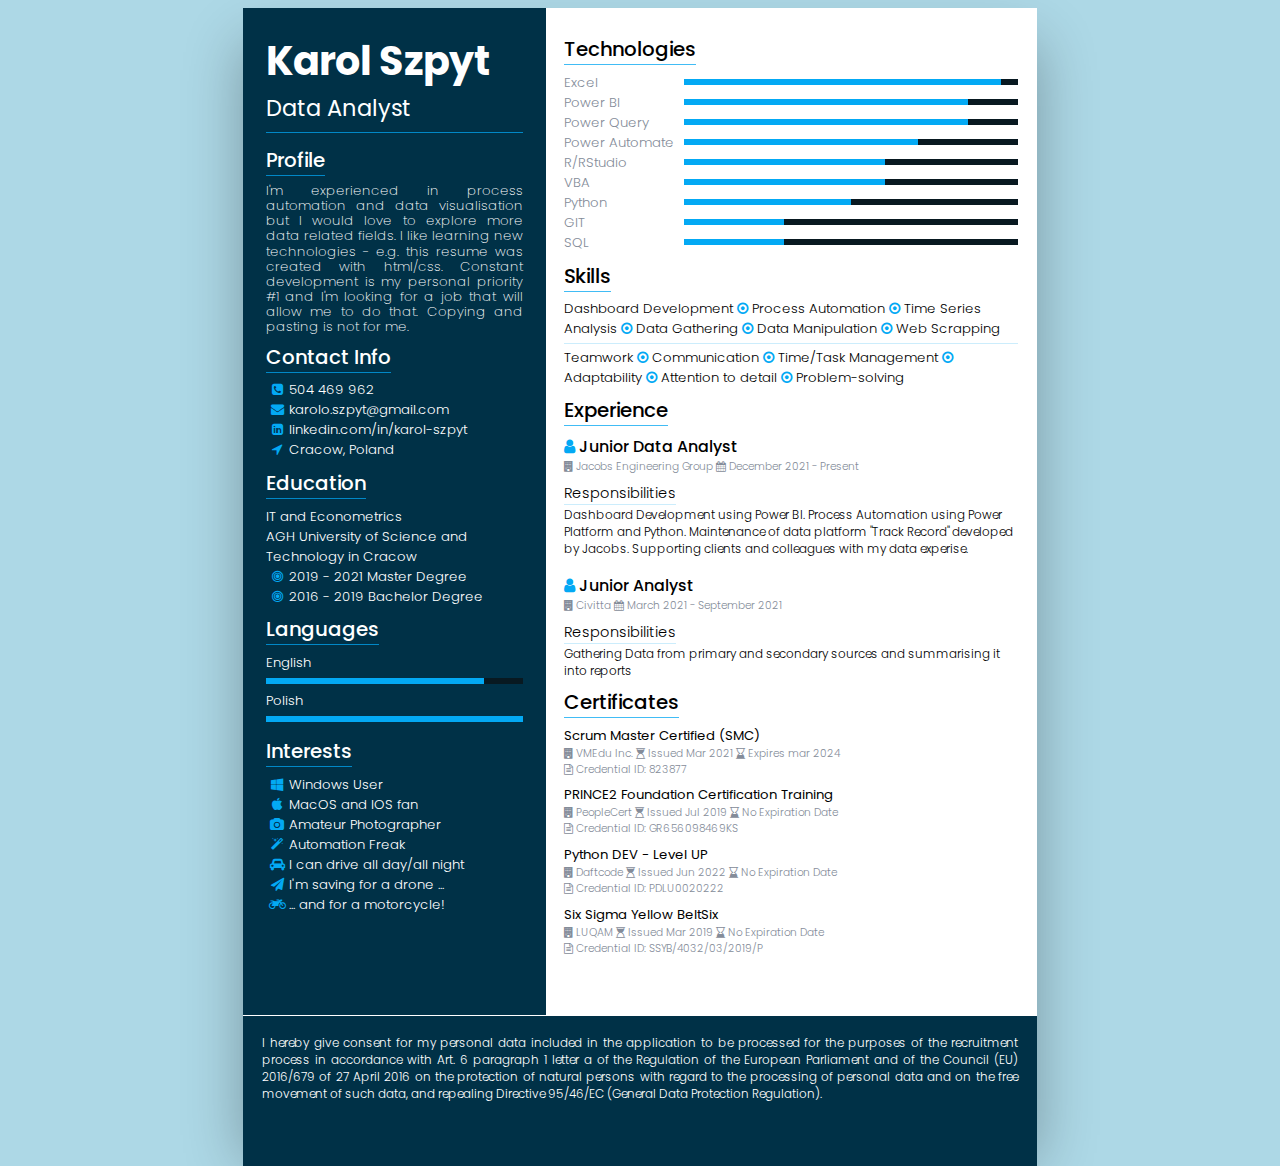
==== commit 3668dc1f: "last changes" ====
--- a/resume_karol/resume.html
+++ b/resume_karol/resume.html
@@ -165,34 +165,34 @@
                         <div class="box">
                             <p>Power Query</p> 
                             <div class="percent">
-                                <div style="width: 80%;"></div>
+                                <div style="width: 85%;"></div>
+                            </div>
+                        </div>
+
+                        <div class="box">
+                            <p>Power Automate</p> 
+                            <div class="percent">
+                                <div style="width: 70%;"></div>
                             </div>
                         </div>
 
                         <div class="box">
                             <p>R/RStudio</p> 
                             <div class="percent">
-                                <div style="width: 80%;"></div>
+                                <div style="width: 60%;"></div>
                             </div>
                         </div>
 
                         <div class="box">
                             <p>VBA</p> 
                             <div class="percent">
-                                <div style="width: 70%;"></div>
+                                <div style="width: 60%;"></div>
                             </div>
                         </div>
 
                         <div class="box">
                             <p>Python</p> 
                             <div class="percent">
-                                <div style="width: 60%;"></div>
-                            </div>
-                        </div>
-
-                        <div class="box">
-                            <p>Power Automate</p> 
-                            <div class="percent">
                                 <div style="width: 50%;"></div>
                             </div>
                         </div>
@@ -200,7 +200,7 @@
                         <div class="box">
                             <p>GIT</p> 
                             <div class="percent">
-                                <div style="width: 50%;"></div>
+                                <div style="width: 30%;"></div>
                             </div>
                         </div>
 
--- a/resume_karol/styles/consent.css
+++ b/resume_karol/styles/consent.css
@@ -2,7 +2,8 @@
     padding: 5mm;
     color: white;
     background-color: #003147;
-    height: 20.5mm;
+    /* height: 20.5mm; */
+    height: 10%;
     border-top: 1px solid white;
 }
 
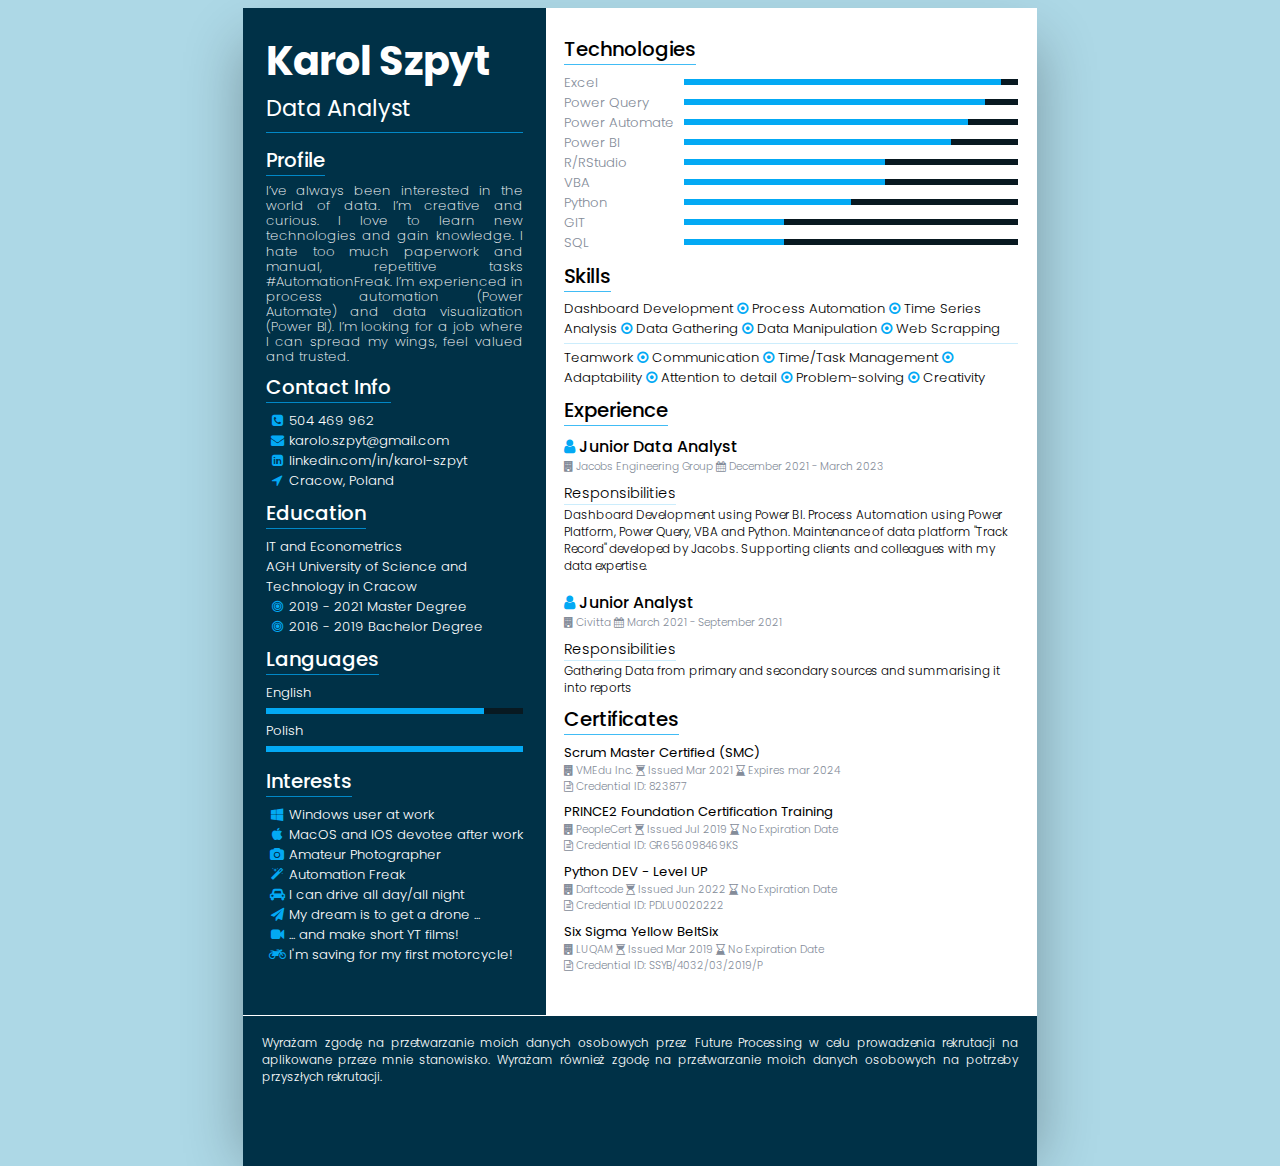
==== commit 3abb22ff: "update" ====
--- a/resume_karol/resume.html
+++ b/resume_karol/resume.html
@@ -30,12 +30,11 @@
                             and Reporting. I'm looking for a job that 
                             will allow me to gain some real work experience. I'm eager to learn new 
                             skills and technologies every day. -->
-                            I'm experienced in process automation and data visualisation 
-                            but I would love to explore more data related fields. 
-                            I like learning new technologies - e.g. this resume was created with html/css. 
-                            Constant development is my personal priority #1 and 
-                            I'm looking for a job that will allow me to do that.
-                            Copying and pasting is not for me.
+                            I’ve always been interested in the world of data. I’m creative and curious. 
+                            I love to learn new technologies and gain knowledge. I hate too much paperwork and manual, 
+                            repetitive tasks #AutomationFreak. I’m experienced in process automation (Power Automate) 
+                            and data visualization (Power BI). I’m looking for a job where I can spread my wings, 
+                            feel valued and trusted.  
                         </p>
                     </div>
 
@@ -109,11 +108,11 @@
                         <ul>
                             <li>
                                 <span class="icon" id="icon_interests"><i class="fa fa-windows" aria-hidden="true"></i></span>
-                                <span>Windows User</span>
+                                <span>Windows user at work</span>
                             </li>
                             <li>
                                 <span class="icon" id="icon_interests"><i class="fa fa-apple" aria-hidden="true"></i></span>
-                                <span>MacOS and IOS fan</span>
+                                <span>MacOS and IOS devotee after work</span>
                             </li>
                             <li>
                                 <span class="icon" id="icon_interests"><i class="fa fa-camera" aria-hidden="true"></i></span>
@@ -129,11 +128,15 @@
                             </li>
                             <li>
                                 <span class="icon" id="icon_interests"><i class="fa fa-paper-plane" aria-hidden="true"></i></span>
-                                <span>I'm saving for a drone ... </span>
+                                <span>My dream is to get a drone ...</span>
+                            </li>
+                            <li>
+                                <span class="icon" id="icon_interests"><i class="fa fa-video-camera" aria-hidden="true"></i></span>
+                                <span>... and make short YT films!</span>
                             </li>
                             <li>
                                 <span class="icon" id="icon_interests"><i class="fa fa-motorcycle" aria-hidden="true"></i></span>
-                                <span> ... and for a motorcycle!</span>
+                                <span>I'm saving for my first motorcycle!</span>
                             </li>
                         </ul>
                         
@@ -156,23 +159,23 @@
                         </div>
 
                         <div class="box">
+                            <p>Power Query</p> 
+                            <div class="percent">
+                                <div style="width: 90%;"></div>
+                            </div>
+                        </div>
+
+                        <div class="box">
+                            <p>Power Automate</p> 
+                            <div class="percent">
+                                <div style="width: 85%;"></div>
+                            </div>
+                        </div>
+
+                        <div class="box">
                             <p>Power BI</p> 
                             <div class="percent">
-                                <div style="width: 85%;"></div>
-                            </div>
-                        </div>
-
-                        <div class="box">
-                            <p>Power Query</p> 
-                            <div class="percent">
-                                <div style="width: 85%;"></div>
-                            </div>
-                        </div>
-
-                        <div class="box">
-                            <p>Power Automate</p> 
-                            <div class="percent">
-                                <div style="width: 70%;"></div>
+                                <div style="width: 80%;"></div>
                             </div>
                         </div>
 
@@ -230,7 +233,8 @@
                             Time/Task Management <span class="icon"><i class="fa fa-dot-circle-o" aria-hidden="true"></i></span>
                             Adaptability <span class="icon"><i class="fa fa-dot-circle-o" aria-hidden="true"></i></span>
                             Attention to detail <span class="icon"><i class="fa fa-dot-circle-o" aria-hidden="true"></i></span>
-                            Problem-solving 
+                            Problem-solving <span class="icon"><i class="fa fa-dot-circle-o" aria-hidden="true"></i></span>
+                            Creativity
                         </p>
                     </div>
 
@@ -247,14 +251,14 @@
                                 <i class="fa fa-building" aria-hidden="true"></i>
                                 Jacobs Engineering Group 
                                 <i class="fa fa-calendar" aria-hidden="true"></i>
-                                December 2021 - Present</p>
+                                December 2021 - March 2023</p>
 
                             <p id="new_line_sep">Responsibilities</p>
                             <p class="responsibilities">
                                 Dashboard Development using Power BI.
-                                Process Automation using Power Platform and Python.
+                                Process Automation using Power Platform, Power Query, VBA and Python.
                                 Maintenance of data platform "Track Record" developed by Jacobs.
-                                Supporting clients and colleagues with my data experise.
+                                Supporting clients and colleagues with my data expertise.
                             </p>
                             
                         </div>
@@ -350,11 +354,12 @@
             </div>
             <div id="consent">
                 <p>
-                    I hereby give consent for my personal data included in the application to be processed for 
+                    Wyrażam zgodę na przetwarzanie moich danych osobowych przez Future Processing w celu prowadzenia rekrutacji na aplikowane przeze mnie stanowisko. Wyrażam również zgodę na przetwarzanie moich danych osobowych na potrzeby przyszłych rekrutacji.
+                    <!-- I hereby give consent for my personal data included in the application to be processed for 
                     the purposes of the recruitment process in accordance with Art. 6 paragraph 1 letter a of the 
                     Regulation of the European Parliament and of the Council (EU) 2016/679 of 27 April 2016 on the 
                     protection of natural persons with regard to the processing of personal data and on the free 
-                    movement of such data, and repealing Directive 95/46/EC (General Data Protection Regulation).
+                    movement of such data, and repealing Directive 95/46/EC (General Data Protection Regulation). -->
                     <!-- Wyrażam zgodę na przetwarzanie moich danych osobowych przez PwC na potrzeby niniejszego procesu
                     rekrutacyjnego oraz przyszłych rekrutacji na podstawie art. 6 ust. 1 lit. a RODO (Ogólnego Rozporządzenia o
                     Ochronie Danych z dnia 27 kwietnia 2016 roku) -->
